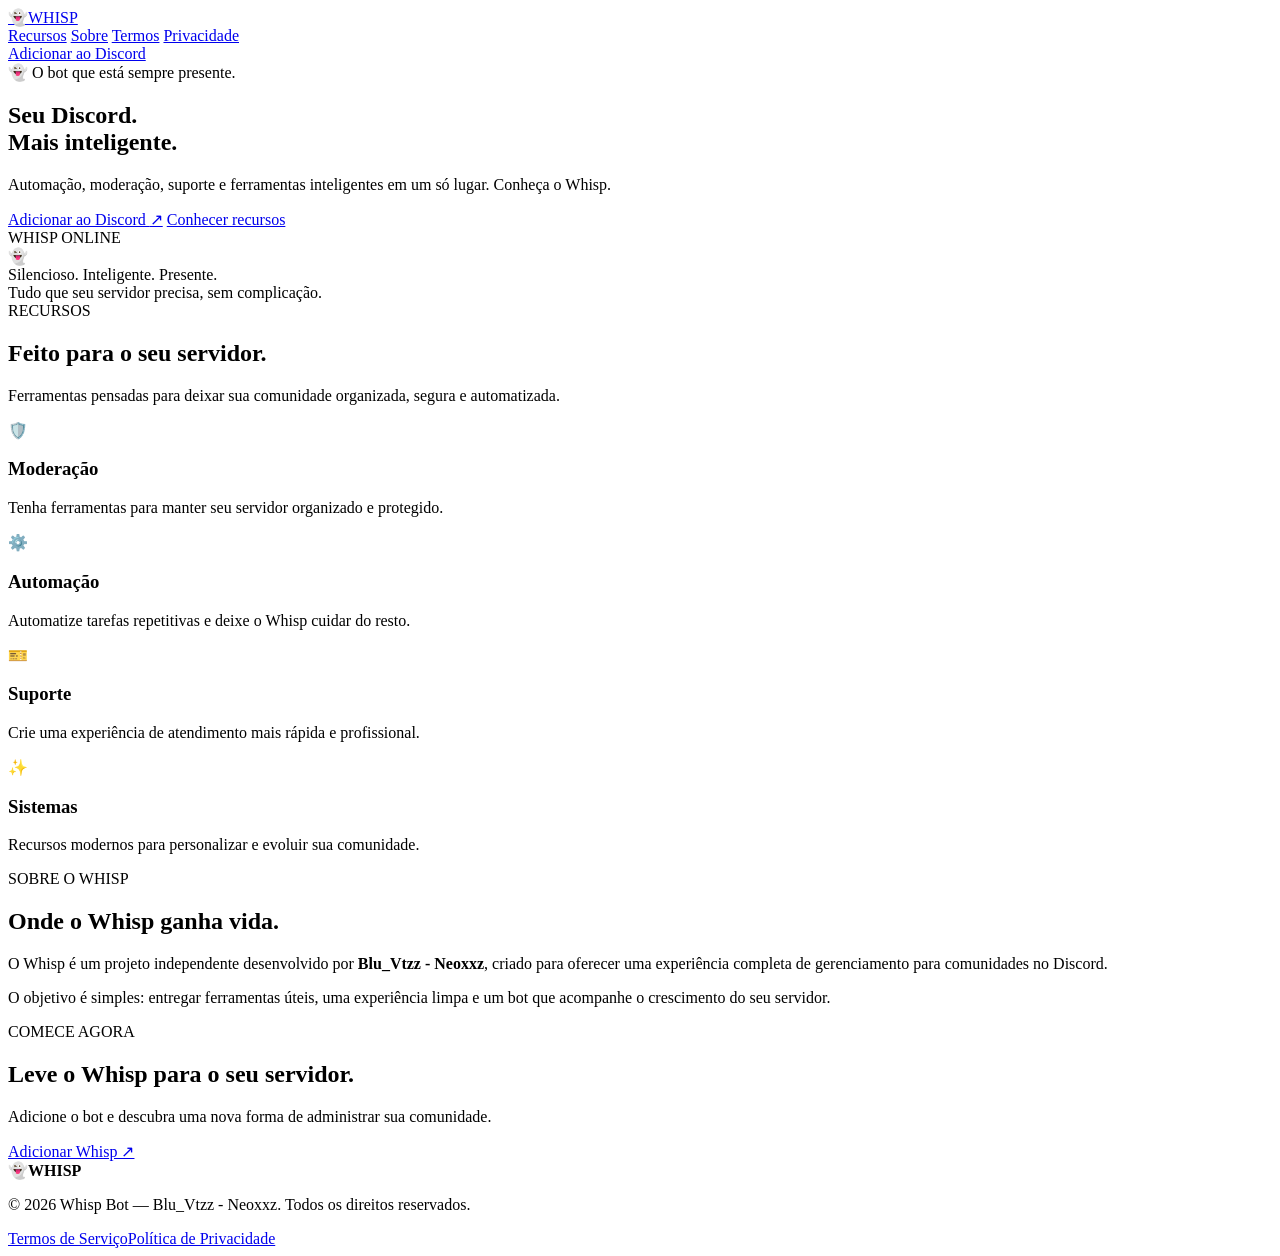
==== index.html @ 0a382016 "Rename index[1].html to index.html" ====
<!DOCTYPE html>
<html lang="pt-BR">
<head>
  <meta charset="UTF-8">
  <meta name="viewport" content="width=device-width, initial-scale=1.0">
  <meta name="description" content="Whisp Bot — automação, moderação e ferramentas inteligentes para Discord.">
  <title>Whisp Bot — Discord, além dos limites.</title>
  <link rel="stylesheet" href="style.css">
</head>
<body>
  <header class="nav">
    <a class="brand" href="index.html"><span class="ghost">👻</span><span>WHISP</span></a>
    <nav>
      <a href="#recursos">Recursos</a>
      <a href="#sobre">Sobre</a>
      <a href="terms.html">Termos</a>
      <a href="privacy.html">Privacidade</a>
    </nav>
    <a class="nav-button" href="#convite">Adicionar ao Discord</a>
  </header>

  <main>
    <section class="hero">
      <div class="glow"></div>
      <div class="hero-content">
        <div class="pill">👻 O bot que está sempre presente.</div>
        <h1>Seu Discord.<br><span>Mais inteligente.</span></h1>
        <p>Automação, moderação, suporte e ferramentas inteligentes em um só lugar. Conheça o Whisp.</p>
        <div class="actions">
          <a class="button primary" href="#convite">Adicionar ao Discord <span>↗</span></a>
          <a class="button secondary" href="#recursos">Conhecer recursos</a>
        </div>
      </div>
      <div class="hero-card">
        <div class="status"><i></i> WHISP ONLINE</div>
        <div class="big-ghost">👻</div>
        <div class="card-title">Silencioso. Inteligente. Presente.</div>
        <div class="card-sub">Tudo que seu servidor precisa, sem complicação.</div>
      </div>
    </section>

    <section id="recursos" class="section">
      <div class="section-head">
        <span>RECURSOS</span>
        <h2>Feito para o seu servidor.</h2>
        <p>Ferramentas pensadas para deixar sua comunidade organizada, segura e automatizada.</p>
      </div>
      <div class="grid">
        <article class="feature"><div class="icon">🛡️</div><h3>Moderação</h3><p>Tenha ferramentas para manter seu servidor organizado e protegido.</p></article>
        <article class="feature"><div class="icon">⚙️</div><h3>Automação</h3><p>Automatize tarefas repetitivas e deixe o Whisp cuidar do resto.</p></article>
        <article class="feature"><div class="icon">🎫</div><h3>Suporte</h3><p>Crie uma experiência de atendimento mais rápida e profissional.</p></article>
        <article class="feature"><div class="icon">✨</div><h3>Sistemas</h3><p>Recursos modernos para personalizar e evoluir sua comunidade.</p></article>
      </div>
    </section>

    <section id="sobre" class="split">
      <div>
        <span class="eyebrow">SOBRE O WHISP</span>
        <h2>Onde o Whisp ganha vida.</h2>
      </div>
      <div>
        <p>O Whisp é um projeto independente desenvolvido por <strong>Blu_Vtzz - Neoxxz</strong>, criado para oferecer uma experiência completa de gerenciamento para comunidades no Discord.</p>
        <p>O objetivo é simples: entregar ferramentas úteis, uma experiência limpa e um bot que acompanhe o crescimento do seu servidor.</p>
      </div>
    </section>

    <section id="convite" class="cta">
      <div>
        <span class="eyebrow">COMECE AGORA</span>
        <h2>Leve o Whisp para o seu servidor.</h2>
        <p>Adicione o bot e descubra uma nova forma de administrar sua comunidade.</p>
      </div>
      <a class="button primary" href="#" onclick="alert('Substitua este link pelo convite OAuth2 do seu bot no Discord Developer Portal.'); return false;">Adicionar Whisp ↗</a>
    </section>
  </main>

  <footer>
    <div class="footer-brand"><span class="ghost">👻</span><strong>WHISP</strong></div>
    <p>© 2026 Whisp Bot — Blu_Vtzz - Neoxxz. Todos os direitos reservados.</p>
    <div class="footer-links"><a href="terms.html">Termos de Serviço</a><a href="privacy.html">Política de Privacidade</a></div>
  </footer>
</body>
</html>
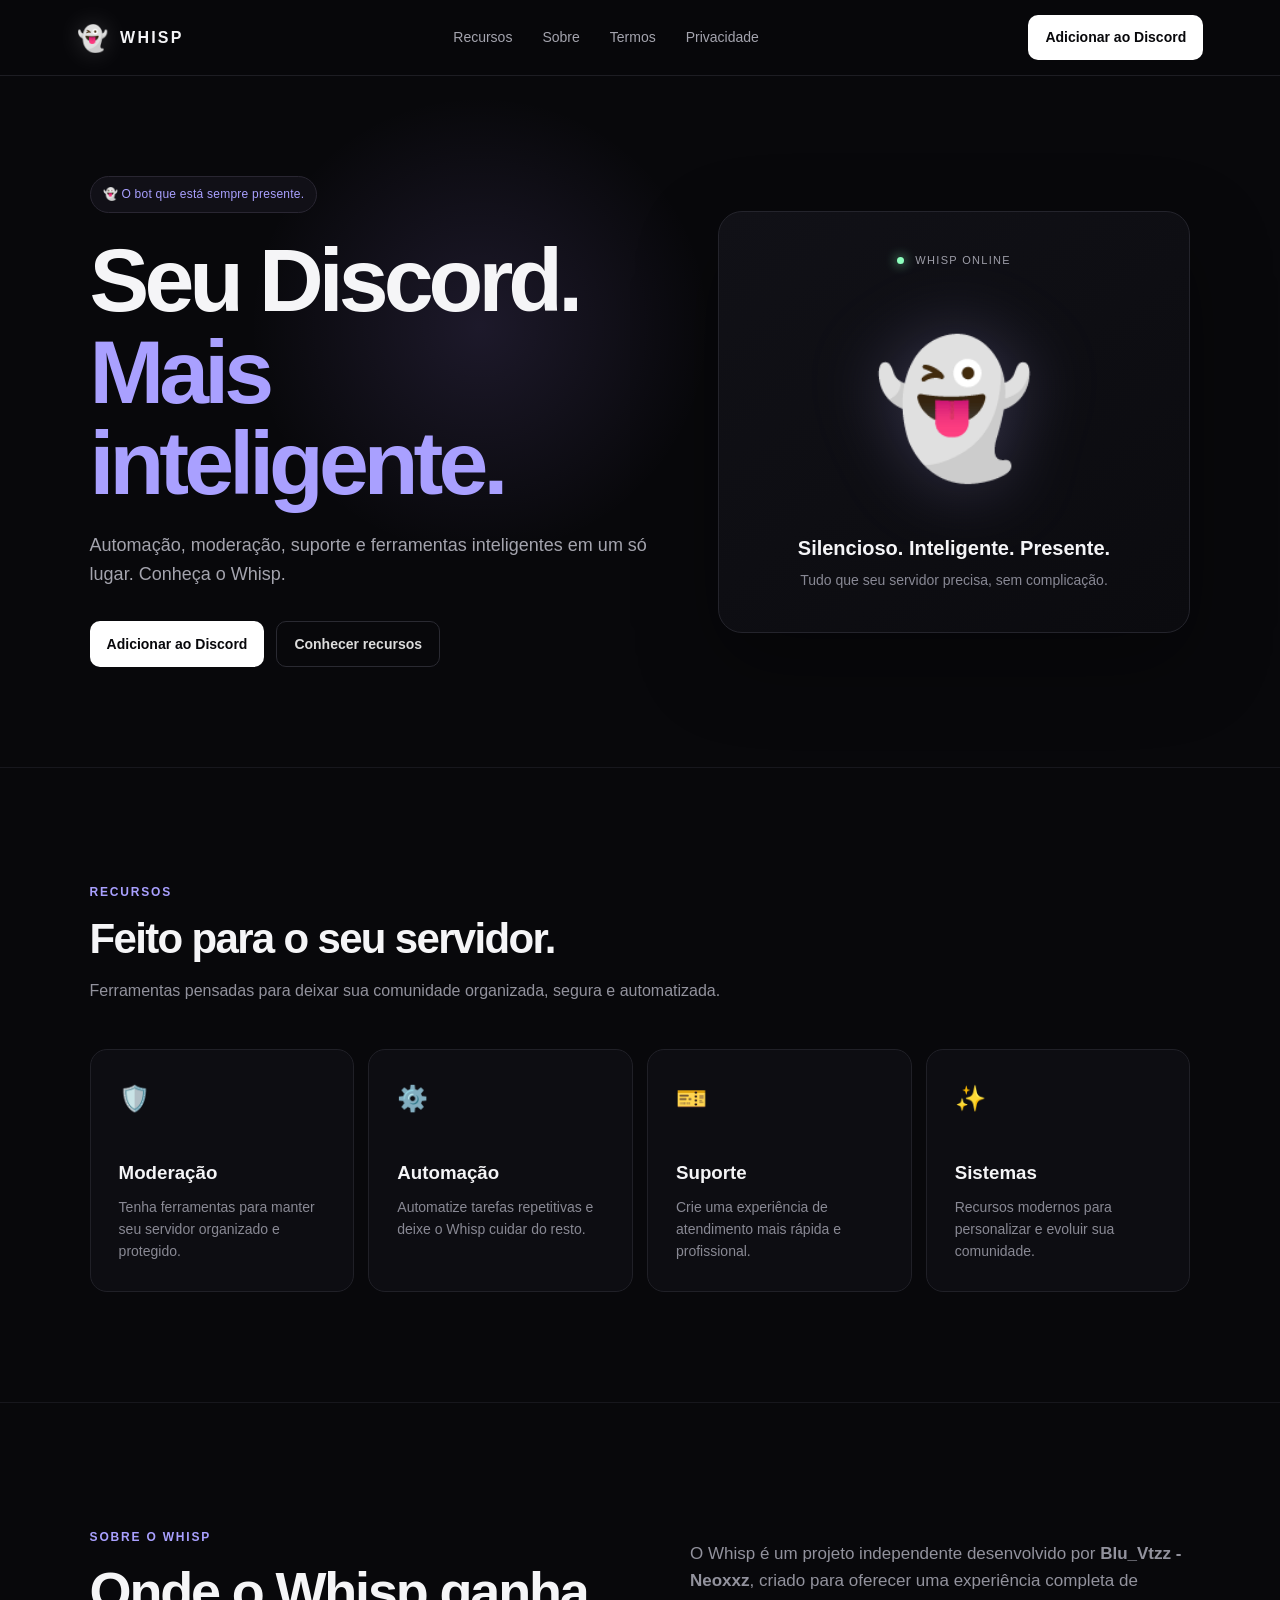
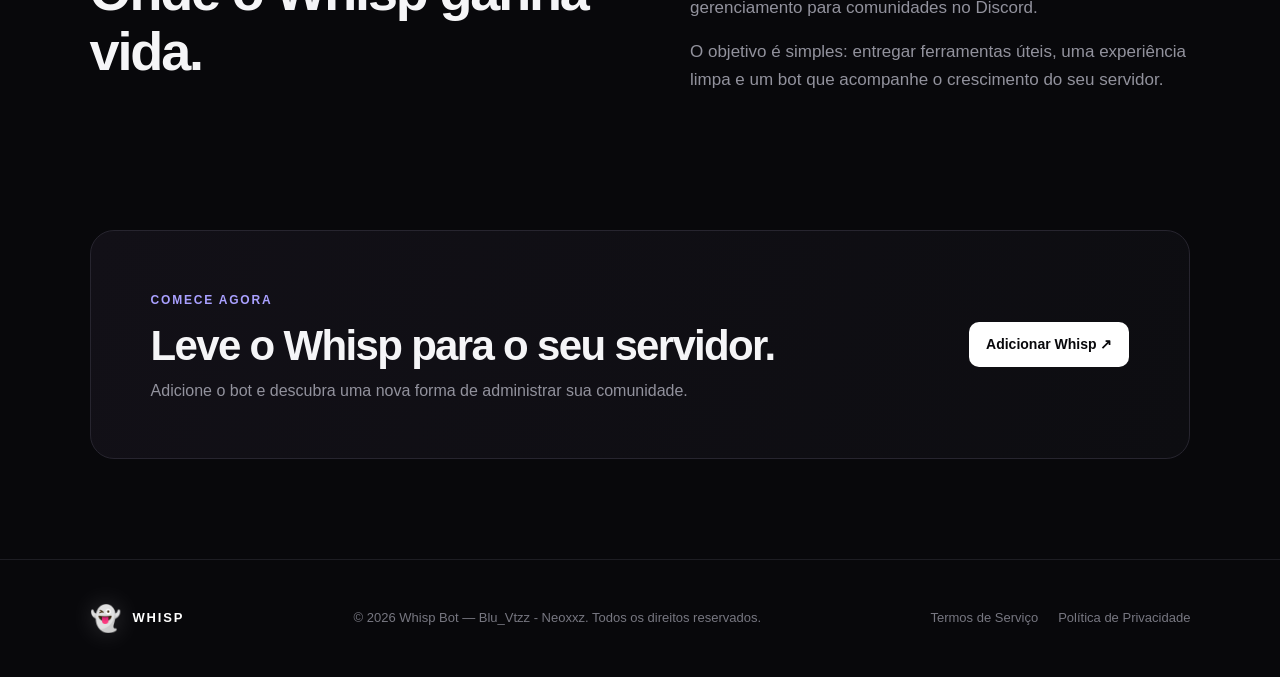
==== commit 51713205: "Update index.html" ====
--- a/index.html
+++ b/index.html
@@ -16,7 +16,7 @@
       <a href="terms.html">Termos</a>
       <a href="privacy.html">Privacidade</a>
     </nav>
-    <a class="nav-button" href="#convite">Adicionar ao Discord</a>
+    <a class="nav-button" href="https://discord.com/oauth2/authorize?client_id=1535672492130177044&permissions=8&integration_type=0&scope=bot+applications.commands">Adicionar ao Discord</a>
   </header>
 
   <main>
@@ -27,7 +27,7 @@
         <h1>Seu Discord.<br><span>Mais inteligente.</span></h1>
         <p>Automação, moderação, suporte e ferramentas inteligentes em um só lugar. Conheça o Whisp.</p>
         <div class="actions">
-          <a class="button primary" href="#convite">Adicionar ao Discord <span>↗</span></a>
+          <a class="button primary" href="https://discord.com/oauth2/authorize?client_id=1535672492130177044&permissions=8&integration_type=0&scope=bot+applications.commands">Adicionar ao Discord</a>
           <a class="button secondary" href="#recursos">Conhecer recursos</a>
         </div>
       </div>
--- a/style.css
+++ b/style.css
@@ -0,0 +1,2 @@
+@import url('https://fonts.googleapis.com/css2?family=Inter:wght@400;500;600;700;800&display=swap');
+*{box-sizing:border-box}html{scroll-behavior:smooth}body{margin:0;background:#08080b;color:#f5f5f7;font-family:Inter,Arial,sans-serif;line-height:1.6}a{color:inherit;text-decoration:none}.nav{height:76px;padding:0 6%;display:flex;align-items:center;justify-content:space-between;border-bottom:1px solid #1d1d23;background:rgba(8,8,11,.85);backdrop-filter:blur(16px);position:sticky;top:0;z-index:20}.brand,.footer-brand{display:flex;align-items:center;gap:10px;font-weight:800;letter-spacing:.14em}.ghost{font-size:25px;filter:drop-shadow(0 0 12px rgba(255,255,255,.18))}.nav nav{display:flex;gap:30px;color:#a4a4ae;font-size:14px}.nav nav a:hover,.footer-links a:hover{color:#fff}.nav-button,.button{border-radius:10px;padding:11px 17px;font-weight:600;font-size:14px}.nav-button{background:#fff;color:#08080b}.hero{min-height:680px;padding:100px 7%;display:grid;grid-template-columns:1.1fr .9fr;align-items:center;gap:50px;position:relative;overflow:hidden}.glow{position:absolute;width:500px;height:500px;border-radius:50%;background:radial-gradient(circle,rgba(170,140,255,.13),transparent 65%);left:18%;top:0;pointer-events:none}.hero-content{position:relative;z-index:1;max-width:720px}.pill,.eyebrow{font-size:12px;letter-spacing:.15em;font-weight:700;color:#a9a0ff}.pill{display:inline-block;border:1px solid #292632;background:#111017;padding:8px 12px;border-radius:99px;letter-spacing:.02em;font-weight:500}.hero h1{font-size:clamp(54px,7vw,90px);line-height:1.02;letter-spacing:-.055em;margin:22px 0}.hero h1 span{color:#a9a0ff}.hero p{max-width:600px;color:#a4a4ae;font-size:18px}.actions{display:flex;gap:12px;margin-top:32px;flex-wrap:wrap}.button{display:inline-flex;gap:10px;align-items:center;justify-content:center}.primary{background:#fff;color:#08080b}.secondary{border:1px solid #2a2a32;color:#ddd}.hero-card{border:1px solid #24242c;background:linear-gradient(145deg,#111117,#0b0b0f);border-radius:24px;padding:40px;min-height:390px;display:flex;flex-direction:column;justify-content:center;align-items:center;text-align:center;box-shadow:0 30px 80px rgba(0,0,0,.35)}.status{font-size:11px;color:#9d9da8;letter-spacing:.12em}.status i{display:inline-block;width:7px;height:7px;border-radius:50%;background:#8dffbd;margin-right:7px;box-shadow:0 0 12px #8dffbd}.big-ghost{font-size:130px;margin:35px 0 20px;filter:drop-shadow(0 0 35px rgba(180,170,255,.25))}.card-title{font-size:20px;font-weight:700}.card-sub{font-size:14px;color:#888894;margin-top:5px}.section{padding:110px 7%;border-top:1px solid #17171d}.section-head{max-width:720px;margin-bottom:45px}.section-head span{color:#a9a0ff;font-size:12px;font-weight:700;letter-spacing:.15em}.section-head h2,.split h2,.cta h2{font-size:42px;line-height:1.1;letter-spacing:-.04em;margin:12px 0}.section-head p,.split p,.cta p{color:#92929d}.grid{display:grid;grid-template-columns:repeat(4,1fr);gap:14px}.feature{border:1px solid #202027;background:#0d0d12;padding:28px;border-radius:17px;min-height:220px}.icon{font-size:25px;margin-bottom:40px}.feature h3{margin:0 0 8px}.feature p{color:#898994;font-size:14px;margin:0}.split{padding:120px 7%;display:grid;grid-template-columns:1fr 1fr;gap:100px;border-top:1px solid #17171d}.split h2{font-size:54px;margin-top:14px}.split p{font-size:17px}.cta{margin:0 7% 100px;padding:55px 60px;border:1px solid #27252f;background:linear-gradient(110deg,#121017,#0d0d11);border-radius:24px;display:flex;align-items:center;justify-content:space-between;gap:30px}.cta h2{margin-bottom:8px}.cta p{margin:0}.legal{max-width:920px;margin:0 auto;padding:100px 25px}.legal-top{margin-bottom:45px}.legal-top h1{font-size:58px;line-height:1.05;letter-spacing:-.045em;margin:12px 0}.legal-top p{color:#777781;font-size:14px}.legal-card{border:1px solid #22222a;background:#0d0d12;border-radius:20px;padding:45px}.legal-card h2{font-size:20px;margin:36px 0 10px}.legal-card p{color:#a3a3ad}.legal-card a{color:#b7afff}.legal-card a:hover{text-decoration:underline}footer{border-top:1px solid #1d1d23;padding:35px 7%;display:flex;align-items:center;justify-content:space-between;gap:25px;color:#777781;font-size:13px}.footer-links{display:flex;gap:20px}.footer-brand{color:#fff}@media(max-width:850px){.nav{padding:0 5%}.nav nav{display:none}.nav-button{display:none}.hero{grid-template-columns:1fr;padding-top:75px}.hero-card{min-height:320px}.grid{grid-template-columns:1fr 1fr}.split{grid-template-columns:1fr;gap:20px}.cta{margin-left:5%;margin-right:5%;padding:35px;flex-direction:column;align-items:flex-start}footer{flex-direction:column;align-items:flex-start}.legal-top h1{font-size:43px}}@media(max-width:520px){.hero{padding-left:5%;padding-right:5%}.hero h1{font-size:50px}.section,.split{padding-left:5%;padding-right:5%}.grid{grid-template-columns:1fr}.legal{padding:60px 15px}.legal-card{padding:25px}.footer-links{flex-direction:column;gap:8px}}
